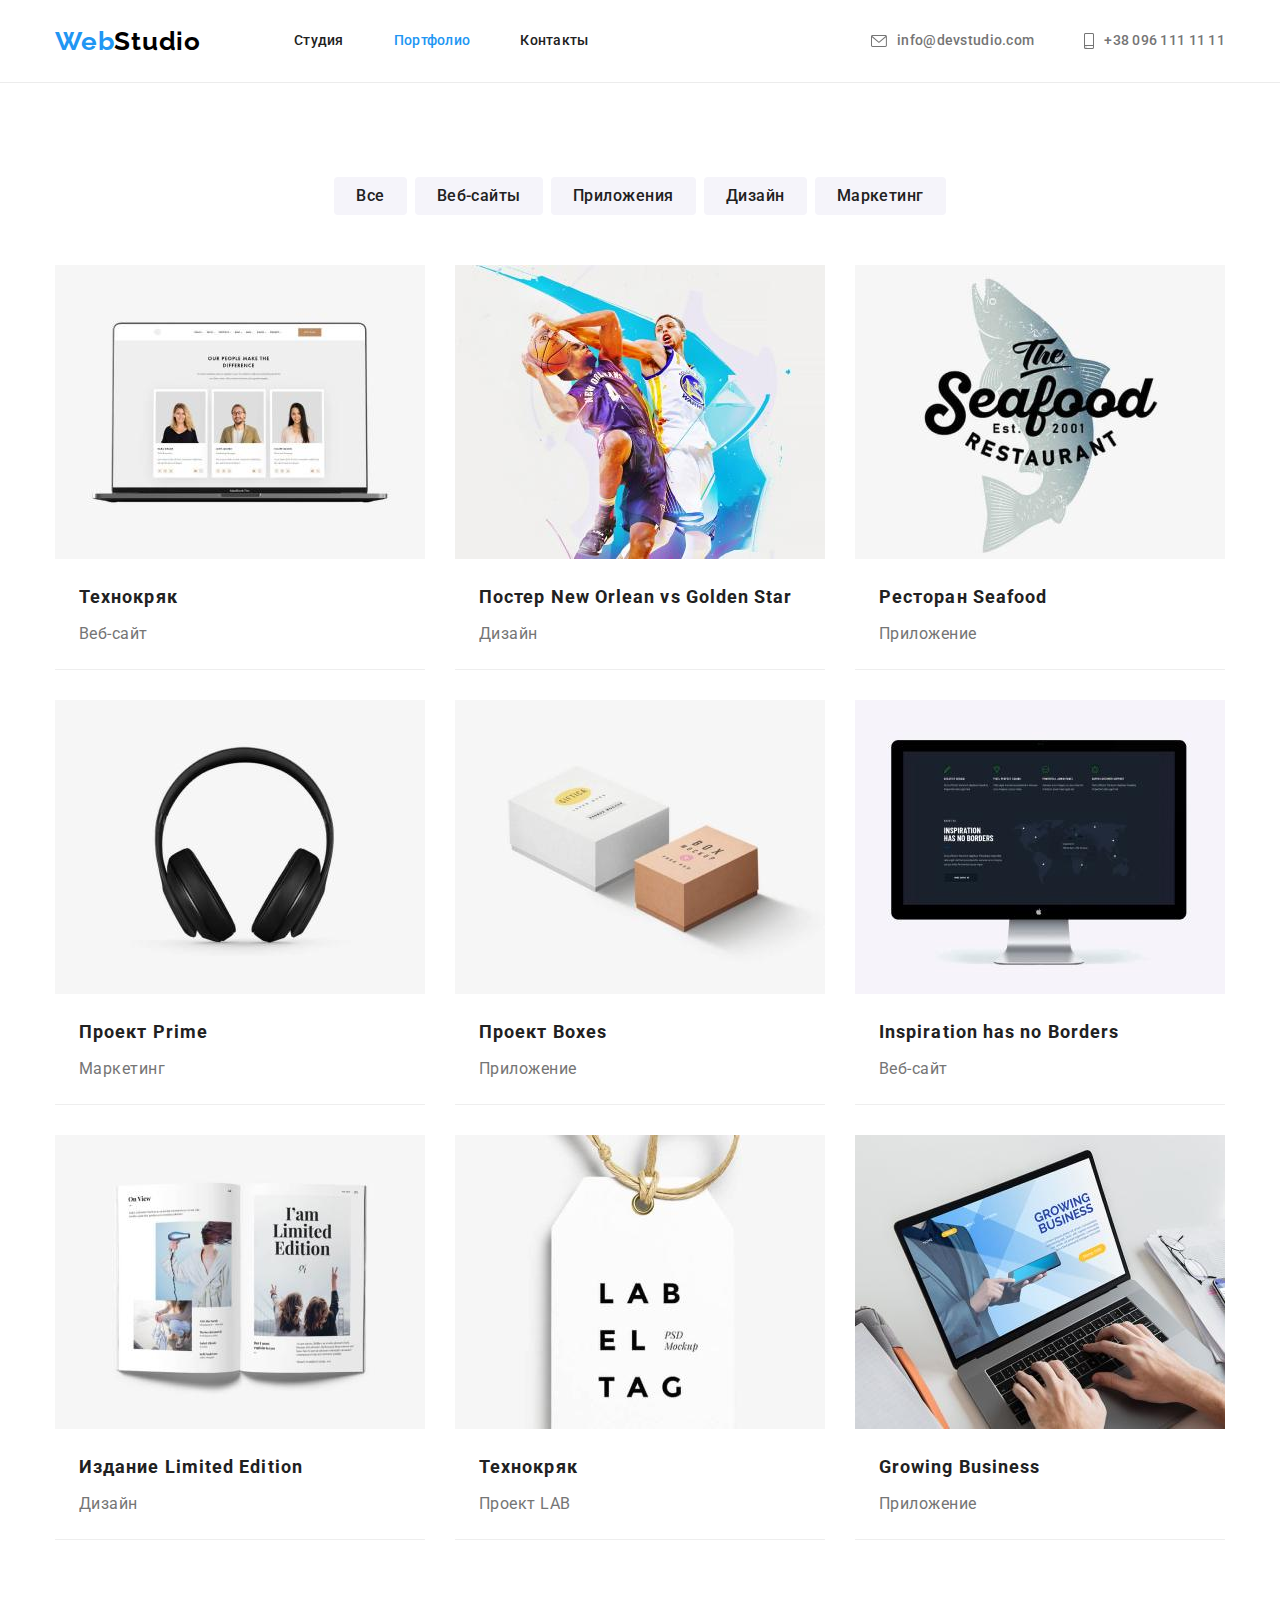
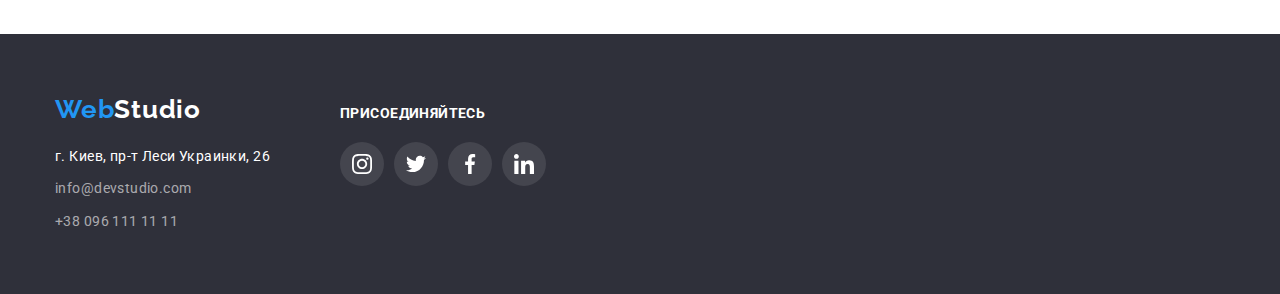
==== portfolio.html @ 4c0fea9c "copy from HW4" ====
<!DOCTYPE html>
<html lang="ru">

<head>
    <meta charset="UTF-8">
    <meta http-equiv="X-UA-Compatible" content="IE=edge">
    <meta name="viewport" content="width=device-width, initial-scale=1.0">
    <title>html-css-homework2</title>
    <link rel="preconnect" href="https://fonts.googleapis.com">
    <link rel="preconnect" href="https://fonts.gstatic.com" crossorigin>
    <link
        href="https://fonts.googleapis.com/css2?family=Raleway:wght@700&family=Roboto:wght@400;500;700;900&display=swap"
        rel="stylesheet">
    <link rel="stylesheet" href="https://cdnjs.cloudflare.com/ajax/libs/modern-normalize/1.1.0/modern-normalize.css"
        integrity="sha512-Y0MM+V6ymRKN2zStTqzQ227DWhhp4Mzdo6gnlRnuaNCbc+YN/ZH0sBCLTM4M0oSy9c9VKiCvd4Jk44aCLrNS5Q=="
        crossorigin="anonymous" referrerpolicy="no-referrer" />
    <link rel="stylesheet" href="./css/styles.css">
</head>

<body>
    <header class="header">
        <div class="container header-container">
            <a class="link header-logo" href="#">Web<span class="header-logo-color">Studio</span></a>
            <nav class="header-navigation">
                <ul class="header-list">
                    <li class="header-item">
                        <a class="link header-link" href="./index.html">Студия</a>
                    </li>
                    <li class="header-item">
                        <a class="link header-link pagemark" href="./portfolio.html">Портфолио</a>
                    </li>
                    <li class="header-item">
                        <a class="link header-link" href="#">Контакты</a>
                    </li>
                </ul>
            </nav>
            <ul class="address">
                <li class="address-item">
                    <a class="link address-mail" href="mailto:info@devstudio.com">
                        <svg class="address-mail-icon" width="16" height="12">
                            <use href="./images/icons.svg#icon-envelope"></use>
                        </svg>
                        info@devstudio.com
                    </a>
                </li>
                <li class="address-item">
                    <a class="link address-tel" href="tel:+380961111111">
                        <svg class="address-tel-icon" width="10" height="16">
                            <use href="./images/icons.svg#icon-smartphone"></use>
                        </svg>
                        +38 096 111 11 11
                    </a>
                </li>
            </ul>
        </div>
    </header>
    <main>
        <section class="section">
            <div class="container">
                <h1 class="portfolio-hidden-title visually-hidden">Портфолио</h1>
                <ul class="list filter-list">
                    <li class="filter-item">
                        <button class="filter-button button" type="button">Все</button>
                    </li>
                    <li class="filter-item">
                        <button class="filter-button button" type="button">Веб-сайты</button>
                    </li>
                    <li class="filter-item">
                        <button class="filter-button button" type="button">Приложения</button>
                    </li>
                    <li class="filter-item">
                        <button class="filter-button button" type="button">Дизайн</button>
                    </li>
                    <li class="filter-item">
                        <button class="filter-button button" type="button">Маркетинг</button>
                    </li>
                </ul>
                <ul class="list portfolio-list">
                    <li class="portfolio-item">
                        <a class="link portfolio-link" href="#">
                            <img src="./images/portfolio/portfolio-img1.jpg" alt="">
                            <div class="portfolio-div">
                                <h2 class="portfolio-title">Технокряк</h2>
                                 <p class="portfolio-text">Веб-сайт</p>
                            </div>
                        </a>
                    </li>
                    <li class="portfolio-item">
                        <a class="link portfolio-link" href="#">
                            <img src="./images/portfolio/portfolio-img2.jpg" alt="">
                            <div class="portfolio-div">
                                <h2 class="portfolio-title">Постер New Orlean vs Golden Star</h2>
                                 <p class="portfolio-text">Дизайн</p>
                            </div>
                        </a>
                    </li>
                    <li class="portfolio-item">
                        <a class="link portfolio-link" href="#">
                            <img src="./images/portfolio/portfolio-img3.jpg" alt="">
                            <div class="portfolio-div">
                                <h2 class="portfolio-title">Ресторан Seafood</h2>
                                 <p class="portfolio-text">Приложение</p>
                            </div>
                        </a>
                    </li>
                    <li class="portfolio-item">
                        <a class="link portfolio-link" href="#">
                            <img src="./images/portfolio/portfolio-img4.jpg" alt="">
                            <div class="portfolio-div">
                                <h2 class="portfolio-title">Проект Prime</h2>
                                 <p class="portfolio-text">Маркетинг</p>
                            </div>
                        </a>
                    </li>
                    <li class="portfolio-item">
                        <a class="link portfolio-link" href="#">
                            <img src="./images/portfolio/portfolio-img5.jpg" alt="">
                            <div class="portfolio-div">
                                <h2 class="portfolio-title">Проект Boxes</h2>
                                 <p class="portfolio-text">Приложение</p>
                            </div>
                        </a>
                    </li>
                    <li class="portfolio-item">
                        <a class="link portfolio-link" href="#">
                            <img src="./images/portfolio/portfolio-img6.jpg" alt="">
                            <div class="portfolio-div">
                                <h2 class="portfolio-title">Inspiration has no Borders</h2>
                                 <p class="portfolio-text">Веб-сайт</p>
                            </div>
                        </a>
                    </li>
                    <li class="portfolio-item">
                        <a class="link portfolio-link" href="#">
                            <img src="./images/portfolio/portfolio-img7.jpg" alt="">
                            <div class="portfolio-div">
                                <h2 class="portfolio-title">Издание Limited Edition</h2>
                                 <p class="portfolio-text">Дизайн</p>
                            </div>
                        </a>
                    </li>
                    <li class="portfolio-item">
                        <a class="link portfolio-link" href="#">
                            <img src="./images/portfolio/portfolio-img8.jpg" alt="">
                            <div class="portfolio-div">
                                <h2 class="portfolio-title">Технокряк</h2>
                                 <p class="portfolio-text">Проект LAB</p>
                            </div>
                        </a>
                    </li>
                    <li class="portfolio-item">
                        <a class="link portfolio-link" href="#">
                            <img src="./images/portfolio/portfolio-img9.jpg" alt="">
                            <div class="portfolio-div">
                                <h2 class="portfolio-title">Growing Business</h2>
                                 <p class="portfolio-text">Приложение</p>
                            </div>
                        </a>
                    </li>
                </ul>
            </div>
        </section>
    </main>
    <footer class="footer">
        <div class="container footer-conteiner">
            <div class="footer-left">
                <a class="link footer-logo" href="#">Web<span class="footer-logo-color">Studio</span></a>
                <address>
                    <ul class="footer-list">
                        <li class="footer-item">
                            <a class="link footer-link" href="https://goo.gl/maps/NmV2bP52EN1xxGEw7"
                                rel="noopener noreferrer">
                                г. Киев, пр-т Леси Украинки, 26
                            </a>
                        </li>
                        <li class="footer-item">
                            <a class="link footer-mail" href="mailto:info@devstudio.com">info@devstudio.com</a>
                        </li>
                        <li>
                            <a class="link footer-tel" href="tel:+380961111111">+38 096 111 11 11</a>
                        </li>
                    </ul>
                </address>
            </div>
            <div class="footer-right">
                <h2 class="footer-title">присоединяйтесь</h2>
                <ul class="footer-sotial-list">
                    <li class="footer-social-item">
                        <a class="footer-social-link" href="">
                            <svg class="footer-social-icon" width="20" height="20">
                                <use href="./images/icons.svg#icon-instagram"></use>
                            </svg>
                        </a>
                    </li>
                    <li class="footer-social-item">
                        <a class="footer-social-link" href="">
                            <svg class="footer-social-icon" width="20" height="20">
                                <use href="./images/icons.svg#icon-twitter"></use>
                            </svg>
                        </a>
                    </li>
                    <li class="footer-social-item">
                        <a class="footer-social-link" href="">
                            <svg class="footer-social-icon" width="20" height="20">
                                <use href="./images/icons.svg#icon-facebook"></use>
                            </svg>
                        </a>
                    </li>
                    <li class="footer-social-item">
                        <a class="footer-social-link" href="">
                            <svg class="footer-social-icon" width="20" height="20">
                                <use href="./images/icons.svg#icon-linkedin"></use>
                            </svg>
                        </a>
                    </li>
                </ul>
            </div>
        </div>
    </footer>
</body>

</html>
---- css/styles.css ----
:root {
  --main-logo-color: #2196f3;
  --second-logo-color: #000000;
  --third-logo-color: #ffffff;

  --main-title-color: #212121;
  --second-title-color: #ffffff;
  --main-text-color: #757575;
  --second-text-color: #ffffff;
  --third-text-color: rgba(255, 255, 255, 0.6);

  --main-button-color: #212121;
  --second-button-color: #ffffff;
  --third-button-color: #2196f3;
  --bg-button-color-hover: #2196f3;

  --main-header-color: #212121;
  --second-header-color: #757575;
  --header-hover-color: #2196f3;

  --hero-bg-color: #c4c4c4;
  --footer-bg-color: #2f303a;

  --head-underline-color: #ececec;

  --team-bg-color: #f5f4fa;

  --portfolio-border-color: #eeeeee;
}

html {
  margin: 0;
  padding: 0;
}

*,
*::before,
*::after {
  box-sizing: border-box;
}

p,
h1,
h2,
h3,
h4,
h5,
h6 {
  margin: 0;
}

ul {
  margin: 0;
  padding: 0;
  list-style: none;
}

button {
  cursor: pointer;
  outline: 0;
  border: 0;
}

.section {
  padding: 94px 0;
}

.container {
  width: 1200px;
  padding-left: 15px;
  padding-right: 15px;
  margin: 0 auto;
}

body {
  font-family: Roboto, sans-serif;
  color: var(--main-text-color);
}

.link {
  text-decoration: none;
}

.title {
  font-weight: 700;
  font-size: 36px;
  line-height: 1.17;
  text-align: center;
  letter-spacing: 0.03em;
  color: var(--main-title-color);
}

img {
  display: block;
  max-width: 100%;
  height: auto;
}

.visually-hidden {
  position: absolute;
  width: 1px;
  height: 1px;
  margin: -1px;
  padding: 0;
  overflow: hidden;
  border: 0;
  clip: rect(0 0 0 0);
}

.footer {
  background-color: var(--footer-bg-color);
}

/* -----------------HEADER--------------- */

.header {
  border-bottom: 1px solid var(--head-underline-color);
}

.header-list {
  display: flex;
  align-items: center;
}

.address {
  display: flex;
  align-items: center;
  margin-left: auto;
}

.header-container {
  display: flex;
  align-items: center;
}

.header-logo {
  margin-right: 93px;
}

.header-item:not(:last-child) {
  margin-right: 50px;
}

.address-item:not(:last-child) {
  margin-right: 50px;
}

.header-logo,
.footer-logo {
  font-family: Raleway;
  font-weight: 700;
  font-size: 26px;
  line-height: 1.19;
  letter-spacing: 0.03em;
  color: var(--main-logo-color);
}

.header-logo-color {
  color: var(--second-logo-color);
}

.footer-logo-color {
  color: var(--third-logo-color);
}

.header-link {
  display: block;
  font-weight: 500;
  font-size: 14px;
  line-height: 1.14;
  letter-spacing: 0.02em;
  color: var(--main-header-color);

  padding-top: 33px;
  padding-bottom: 33px;
}

.address-mail,
.address-tel {
  font-weight: 500;
  font-size: 14px;
  line-height: 1.14;
  letter-spacing: 0.02em;
  color: var(--second-header-color);
  display: flex;
  align-items: center;
  color: var(--main-text-color);

  padding-top: 32px;
  padding-bottom: 32px;
}

.address-mail-icon,
.address-tel-icon {
  fill: currentColor;
  margin-right: 10px;
}

.header-link:hover,
.header-link:focus,
.address-mail:hover,
.address-mail:focus,
.address-tel:hover,
.address-tel:focus,
.footer-link:hover,
.footer-link:focus,
.footer-mail:hover,
.footer-mail:focus,
.footer-tel:hover,
.footer-tel:focus,
.pagemark {
  color: var(--header-hover-color);
}

/* -----------------HERO---------------- */

.hero {
  max-width: 1600px;
  margin-left: auto;
  margin-right: auto;
  padding-top: 200px;
  padding-bottom: 200px;
  background-image: linear-gradient(
      rgba(47, 48, 58, 0.4),
      rgba(47, 48, 58, 0.4)
    ),
    url(../images/hero-bg.jpg);
  background-repeat: no-repeat;
  background-position: center;
  background-size: cover;

  background-color: var(--hero-bg-color);
}

.hero-title {
  font-weight: 900;
  font-size: 44px;
  line-height: 1.36;
  text-align: center;
  letter-spacing: 0.06em;
  text-transform: uppercase;
  color: var(--second-title-color);

  width: 696px;
  margin-left: auto;
  margin-right: auto;
}

.hero-button {
  display: block;
  font-family: inherit;
  color: var(--second-button-color);
  background-color: var(--third-button-color);
  border: none;
  box-shadow: 0px 4px 4px rgba(0, 0, 0, 0.15);
  border-radius: 4px;

  min-width: 200px;
  padding-top: 10px;
  padding-bottom: 10px;

  margin-top: 30px;
  margin-left: auto;
  margin-right: auto;
}

/* ---------------BENEFITS---------------- */

.benefits-list-title {
  font-weight: 700;
  font-size: 14px;
  line-height: 1.14;
  letter-spacing: 0.03em;
  text-transform: uppercase;
  color: var(--main-title-color);

  margin-bottom: 10px;
}

.benefits-text {
  font-size: 14px;
  line-height: 1.71;
  letter-spacing: 0.03em;
}

.benefits-list {
  display: flex;
}

.benefits-item:not(:last-child) {
  margin-right: 30px;
}

.benefits-img {
  display: flex;
  width: 270px;
  height: 120px;
  background-color: #f5f4fa;
  justify-content: center;
  align-items: center;
  margin-bottom: 30px;
}

/* ------------BUSINESS----------------- */

.businesssection {
  padding-top: 0;
}

.business-title,
.team-title {
  font-weight: 700;
  font-size: 36px;
  line-height: 1.17;
  text-align: center;
  letter-spacing: 0.03em;
  color: var(--main-title-color);
}

.business-title {
  margin-bottom: 50px;
}

.business-container {
  padding-bottom: 94px;
}

.business-list {
  display: flex;
}

.business-item:not(:last-child) {
  margin-right: 30px;
}

/* -------------TEAM------------------ */
.team {
  background: var(--team-bg-color);
}

.team-title {
  margin-bottom: 50px;
}

.team-list-title {
  font-weight: 500;
  font-size: 16px;
  line-height: 1.19;
  text-align: center;
  letter-spacing: 0.03em;
  color: var(--main-title-color);
  padding-bottom: 10px;
}

.team-text {
  font-size: 16px;
  line-height: 1.19;
  text-align: center;
  letter-spacing: 0.03em;
  margin-bottom: 16px;
}

.team-list {
  display: flex;
}

.team-item {
  background-color: #ffffff;
  box-shadow: 0px 1px 3px rgba(0, 0, 0, 0.12), 0px 1px 1px rgba(0, 0, 0, 0.14),
    0px 2px 1px rgba(0, 0, 0, 0.2);
  border-radius: 0px 0px 4px 4px;
}

.team-item:not(:last-child) {
  margin-right: 30px;
}

.team-team {
  padding: 30px 0;
}

.team-sotial-list {
  display: flex;
  justify-content: center;
}

.team-social-item {
  width: 44px;
  height: 44px;
}

.team-social-item + .team-social-item {
  margin-left: 10px;
}

.team-social-link {
  width: 100%;
  height: 100%;
  background-color: inherit;
  border-radius: 50%;
  display: flex;
  align-items: center;
  justify-content: center;
  color: #afb1b8;
}

.team-social-link:hover,
.team-social-link:focus {
  background-color: #2196f3;
  color: #ffffff;
}

.team-social-icon {
  fill: currentColor;
}

/* -------------CLIENTS---------------- */

.clients-title {
  margin-bottom: 50px;
}

.clients-list {
  display: flex;
  justify-content: center;
}

.clients-item {
  width: 170px;
  height: 92px;
}

.clients-item + .clients-item {
  margin-left: 30px;
}

.clients-link {
  width: 100%;
  height: 100%;
  display: flex;
  align-items: center;
  justify-content: center;
  color: #afb1b8;
  border: 1px solid #afb1b8;
  box-sizing: border-box;
  border-radius: 4px;
}

.clients-link:hover,
.clients-link:focus {
  border-color: #2196f3;
  color: #2196f3;
}

.clients-icon {
  fill: currentColor;
}

/* --------------FOOTER---------------- */

.footer {
  padding-top: 60px;
  padding-bottom: 60px;
}

address {
  font-style: normal;
}

.footer-link {
  font-size: 14px;
  line-height: 1.71;
  letter-spacing: 0.03em;
  color: var(--second-text-color);

  display: block;
}

.footer-mail,
.footer-tel {
  font-size: 14px;
  line-height: 1.71;
  letter-spacing: 0.03em;
  color: var(--third-text-color);
}

.footer-logo {
  display: block;
  margin-bottom: 20px;
}

.footer-item {
  margin-bottom: 9px;
}

.footer-title {
  font-size: 14px;
  line-height: 1.14;
  letter-spacing: 0.03em;
  text-transform: uppercase;
  margin-bottom: 20px;

  color: var(--second-text-color);
}

.footer-conteiner {
  display: flex;
  align-items: baseline;
}

.footer-left {
  margin-right: 70px;
}

.footer-sotial-list {
  display: flex;
  justify-content: center;
}

.footer-social-item {
  width: 44px;
  height: 44px;
}

.footer-social-item + .footer-social-item {
  margin-left: 10px;
}

.footer-social-link {
  width: 100%;
  height: 100%;
  border-radius: 50%;
  display: flex;
  align-items: center;
  justify-content: center;
  background: rgba(255, 255, 255, 0.1);
}

.footer-social-link:hover,
.footer-social-link:focus {
  background-color: #2196f3;
}

.footer-social-icon {
  fill: #ffffff;
}

/* portfolio page classes */

/* ---------------filter---------------- */

.filter-button {
  display: block;
  padding: 6px 22px;

  font-weight: 500;
  font-size: 16px;
  line-height: 1.62;
  letter-spacing: 0.03em;
  color: var(--main-button-color);
  background: #f5f4fa;
  border-radius: 4px;
}

.filter-button:hover,
.filter-button:focus {
  color: var(--second-button-color);
  background-color: var(--bg-button-color-hover);
  box-shadow: 0px 3px 1px rgba(0, 0, 0, 0.1), 0px 1px 2px rgba(0, 0, 0, 0.08),
    0px 2px 2px rgba(0, 0, 0, 0.12);
}

.filter-list {
  display: flex;
  justify-content: center;
  margin-bottom: 50px;
}

.filter-item:not(:last-child) {
  margin-right: 8px;
}

/* --------------portfolio-------------- */

.portfolio-list {
  display: flex;
  flex-wrap: wrap;
}

.portfolio-item {
  border-bottom: 1px solid var(--portfolio-border-color);
  margin-right: 30px;
  margin-bottom: 30px;
}

.portfolio-item:nth-child(3n) {
  margin-right: 0;
}

.portfolio-item:nth-last-child(-n + 3) {
  margin-bottom: 0;
}

.portfolio-title {
  font-weight: 700;
  font-size: 18px;
  line-height: 2;
  letter-spacing: 0.06em;
  color: var(--main-title-color);

  margin-bottom: 4px;
}

.portfolio-text {
  color: var(--main-text-color);
  font-size: 16px;
  line-height: 1.87;
  letter-spacing: 0.03em;
}

.portfolio-link {
  display: block;
}

.portfolio-div {
  padding: 20px 24px;
}

.portfolio-link:hover,
.portfolio-link:focus {
  box-shadow: 0px 1px 1px rgba(0, 0, 0, 0.12), 0px 4px 4px rgba(0, 0, 0, 0.06),
    1px 4px 6px rgba(0, 0, 0, 0.16);
}
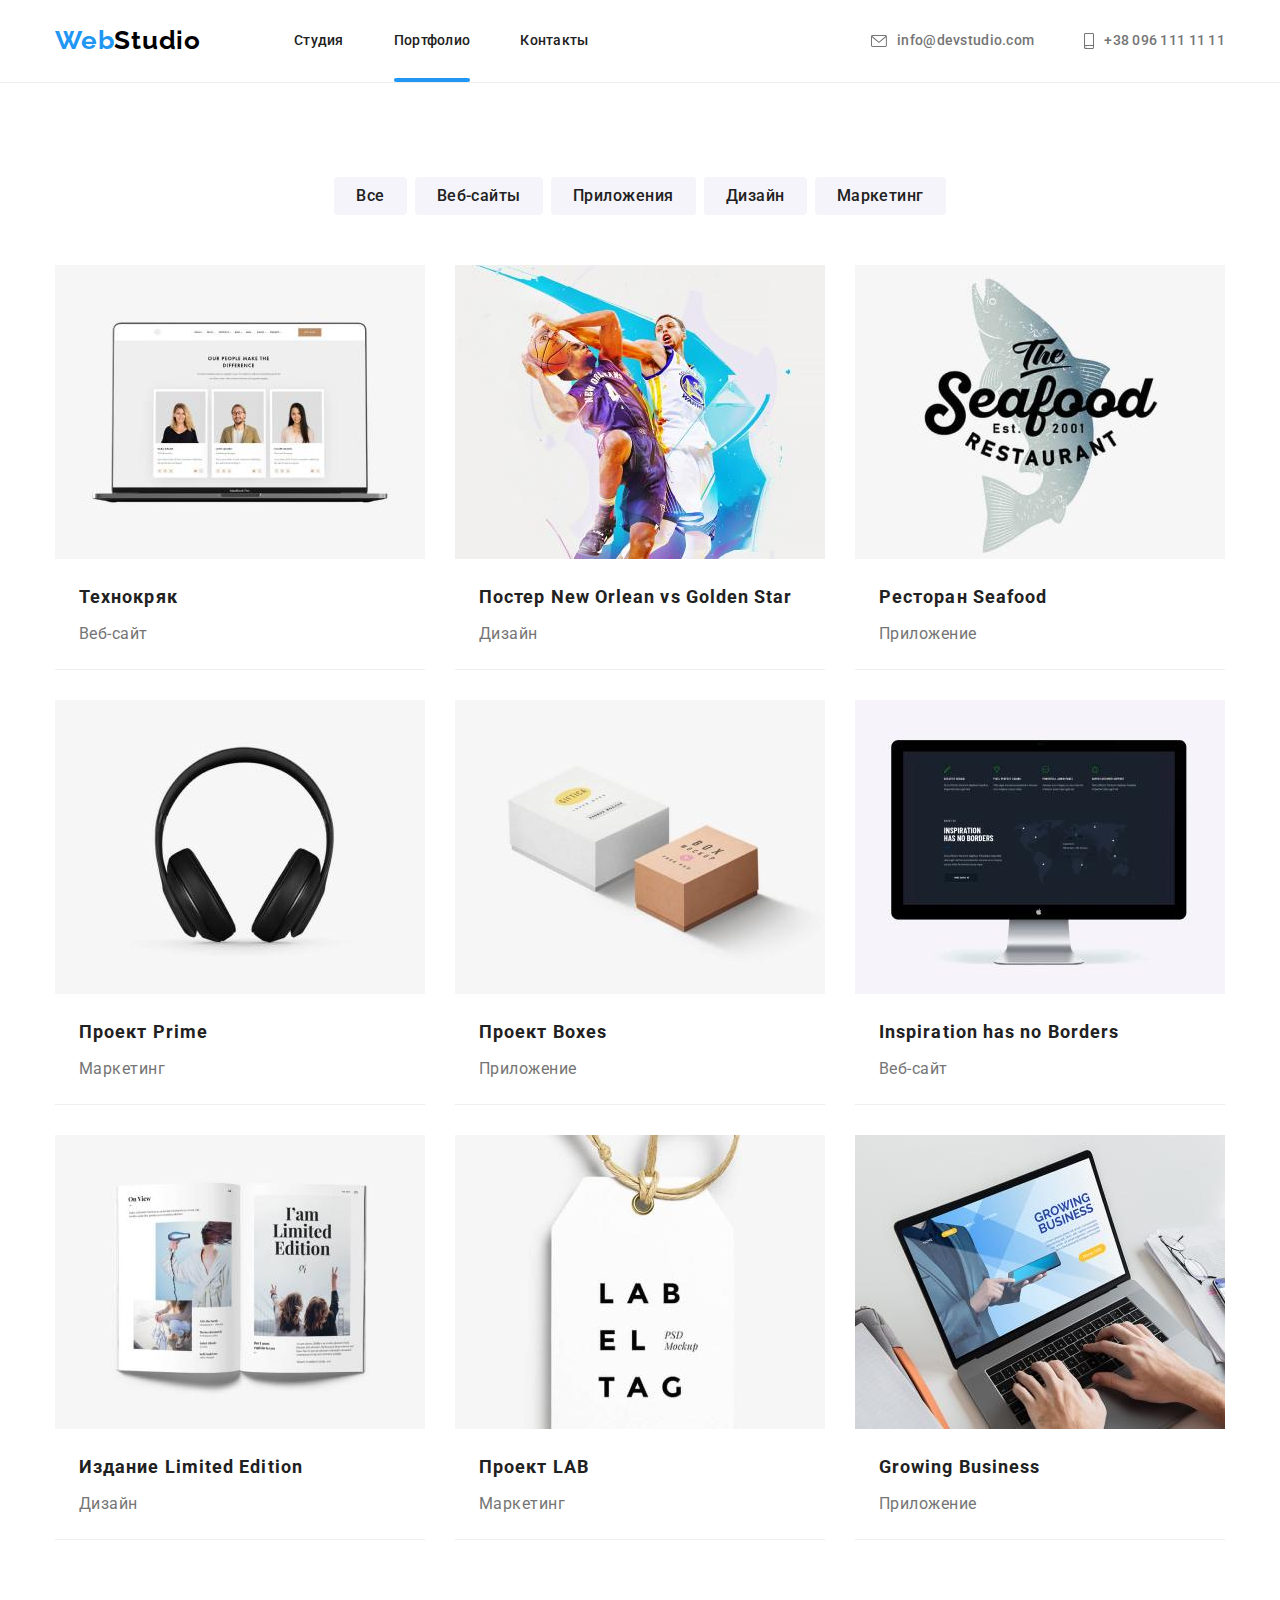
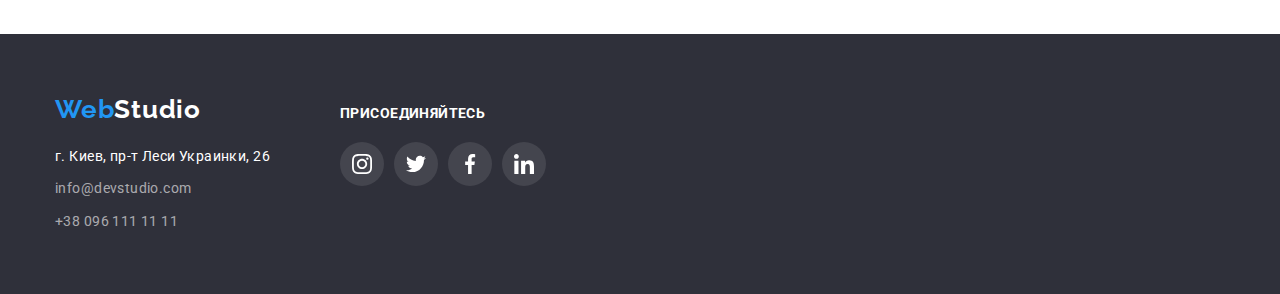
==== commit 8f587fb6: "done without open modal" ====
--- a/portfolio.html
+++ b/portfolio.html
@@ -78,7 +78,13 @@
                 <ul class="list portfolio-list">
                     <li class="portfolio-item">
                         <a class="link portfolio-link" href="#">
-                            <img src="./images/portfolio/portfolio-img1.jpg" alt="">
+                            <div class="portfolio-item-wrap">
+                                <img src="./images/portfolio/portfolio-img1.jpg" alt="">
+                                <p class="portfolio-overlay-text">
+                                    Технокряк это современная площадка распространения коронавируса. Компании используют эту платформу для цифрового
+                                    шпионажа и атак на защищённые сервера конкурентов.
+                                </p>
+                            </div>
                             <div class="portfolio-div">
                                 <h2 class="portfolio-title">Технокряк</h2>
                                  <p class="portfolio-text">Веб-сайт</p>
@@ -87,73 +93,129 @@
                     </li>
                     <li class="portfolio-item">
                         <a class="link portfolio-link" href="#">
-                            <img src="./images/portfolio/portfolio-img2.jpg" alt="">
+                            <div class="portfolio-item-wrap">
+                                <img src="./images/portfolio/portfolio-img2.jpg" alt="">
+                                <p class="portfolio-overlay-text">
+                                    Технокряк это современная площадка распространения коронавируса. Компании используют эту платформу для
+                                    цифрового
+                                    шпионажа и атак на защищённые сервера конкурентов.
+                                </p>
+                            </div>
                             <div class="portfolio-div">
                                 <h2 class="portfolio-title">Постер New Orlean vs Golden Star</h2>
-                                 <p class="portfolio-text">Дизайн</p>
-                            </div>
-                        </a>
-                    </li>
-                    <li class="portfolio-item">
-                        <a class="link portfolio-link" href="#">
-                            <img src="./images/portfolio/portfolio-img3.jpg" alt="">
+                                <p class="portfolio-text">Дизайн</p>
+                            </div>
+                        </a>
+                    </li>
+                    <li class="portfolio-item">
+                        <a class="link portfolio-link" href="#">
+                            <div class="portfolio-item-wrap">
+                                <img src="./images/portfolio/portfolio-img3.jpg" alt="">
+                                <p class="portfolio-overlay-text">
+                                    Технокряк это современная площадка распространения коронавируса. Компании используют эту платформу для
+                                    цифрового
+                                    шпионажа и атак на защищённые сервера конкурентов.
+                                </p>
+                            </div>
                             <div class="portfolio-div">
                                 <h2 class="portfolio-title">Ресторан Seafood</h2>
-                                 <p class="portfolio-text">Приложение</p>
-                            </div>
-                        </a>
-                    </li>
-                    <li class="portfolio-item">
-                        <a class="link portfolio-link" href="#">
-                            <img src="./images/portfolio/portfolio-img4.jpg" alt="">
+                                <p class="portfolio-text">Приложение</p>
+                            </div>
+                        </a>
+                    </li>
+                    <li class="portfolio-item">
+                        <a class="link portfolio-link" href="#">
+                            <div class="portfolio-item-wrap">
+                                <img src="./images/portfolio/portfolio-img4.jpg" alt="">
+                                <p class="portfolio-overlay-text">
+                                    Технокряк это современная площадка распространения коронавируса. Компании используют эту платформу для
+                                    цифрового
+                                    шпионажа и атак на защищённые сервера конкурентов.
+                                </p>
+                            </div>
                             <div class="portfolio-div">
                                 <h2 class="portfolio-title">Проект Prime</h2>
-                                 <p class="portfolio-text">Маркетинг</p>
-                            </div>
-                        </a>
-                    </li>
-                    <li class="portfolio-item">
-                        <a class="link portfolio-link" href="#">
-                            <img src="./images/portfolio/portfolio-img5.jpg" alt="">
+                                <p class="portfolio-text">Маркетинг</p>
+                            </div>
+                        </a>
+                    </li>
+                    <li class="portfolio-item">
+                        <a class="link portfolio-link" href="#">
+                            <div class="portfolio-item-wrap">
+                                <img src="./images/portfolio/portfolio-img5.jpg" alt="">
+                                <p class="portfolio-overlay-text">
+                                    Технокряк это современная площадка распространения коронавируса. Компании используют эту платформу для
+                                    цифрового
+                                    шпионажа и атак на защищённые сервера конкурентов.
+                                </p>
+                            </div>
                             <div class="portfolio-div">
                                 <h2 class="portfolio-title">Проект Boxes</h2>
-                                 <p class="portfolio-text">Приложение</p>
-                            </div>
-                        </a>
-                    </li>
-                    <li class="portfolio-item">
-                        <a class="link portfolio-link" href="#">
-                            <img src="./images/portfolio/portfolio-img6.jpg" alt="">
+                                <p class="portfolio-text">Приложение</p>
+                            </div>
+                        </a>
+                    </li>
+                    <li class="portfolio-item">
+                        <a class="link portfolio-link" href="#">
+                            <div class="portfolio-item-wrap">
+                                <img src="./images/portfolio/portfolio-img6.jpg" alt="">
+                                <p class="portfolio-overlay-text">
+                                    Технокряк это современная площадка распространения коронавируса. Компании используют эту платформу для
+                                    цифрового
+                                    шпионажа и атак на защищённые сервера конкурентов.
+                                </p>
+                            </div>
                             <div class="portfolio-div">
                                 <h2 class="portfolio-title">Inspiration has no Borders</h2>
-                                 <p class="portfolio-text">Веб-сайт</p>
-                            </div>
-                        </a>
-                    </li>
-                    <li class="portfolio-item">
-                        <a class="link portfolio-link" href="#">
-                            <img src="./images/portfolio/portfolio-img7.jpg" alt="">
+                                <p class="portfolio-text">Веб-сайт</p>
+                            </div>
+                        </a>
+                    </li>
+                    <li class="portfolio-item">
+                        <a class="link portfolio-link" href="#">
+                            <div class="portfolio-item-wrap">
+                                <img src="./images/portfolio/portfolio-img7.jpg" alt="">
+                                <p class="portfolio-overlay-text">
+                                    Технокряк это современная площадка распространения коронавируса. Компании используют эту платформу для
+                                    цифрового
+                                    шпионажа и атак на защищённые сервера конкурентов.
+                                </p>
+                            </div>
                             <div class="portfolio-div">
                                 <h2 class="portfolio-title">Издание Limited Edition</h2>
-                                 <p class="portfolio-text">Дизайн</p>
-                            </div>
-                        </a>
-                    </li>
-                    <li class="portfolio-item">
-                        <a class="link portfolio-link" href="#">
-                            <img src="./images/portfolio/portfolio-img8.jpg" alt="">
-                            <div class="portfolio-div">
-                                <h2 class="portfolio-title">Технокряк</h2>
-                                 <p class="portfolio-text">Проект LAB</p>
-                            </div>
-                        </a>
-                    </li>
-                    <li class="portfolio-item">
-                        <a class="link portfolio-link" href="#">
-                            <img src="./images/portfolio/portfolio-img9.jpg" alt="">
+                                <p class="portfolio-text">Дизайн</p>
+                            </div>
+                        </a>
+                    </li>
+                    <li class="portfolio-item">
+                        <a class="link portfolio-link" href="#">
+                            <div class="portfolio-item-wrap">
+                                <img src="./images/portfolio/portfolio-img8.jpg" alt="">
+                                <p class="portfolio-overlay-text">
+                                    Технокряк это современная площадка распространения коронавируса. Компании используют эту платформу для
+                                    цифрового
+                                    шпионажа и атак на защищённые сервера конкурентов.
+                                </p>
+                            </div>
+                            <div class="portfolio-div">
+                                <h2 class="portfolio-title">Проект LAB</h2>
+                                <p class="portfolio-text">Маркетинг</p>
+                            </div>
+                        </a>
+                    </li>
+                    <li class="portfolio-item">
+                        <a class="link portfolio-link" href="#">
+                            <div class="portfolio-item-wrap">
+                                <img src="./images/portfolio/portfolio-img9.jpg" alt="">
+                                <p class="portfolio-overlay-text">
+                                    Технокряк это современная площадка распространения коронавируса. Компании используют эту платформу для
+                                    цифрового
+                                    шпионажа и атак на защищённые сервера конкурентов.
+                                </p>
+                            </div>
                             <div class="portfolio-div">
                                 <h2 class="portfolio-title">Growing Business</h2>
-                                 <p class="portfolio-text">Приложение</p>
+                                <p class="portfolio-text">Приложение</p>
                             </div>
                         </a>
                     </li>
--- a/css/styles.css
+++ b/css/styles.css
@@ -135,6 +135,8 @@
 
 .header-logo {
   margin-right: 93px;
+  padding-top: 24px;
+  padding-bottom: 25px;
 }
 
 .header-item:not(:last-child) {
@@ -173,6 +175,23 @@
 
   padding-top: 33px;
   padding-bottom: 33px;
+
+  transition: color 250ms cubic-bezier(0.4, 0, 0.2, 1);
+}
+
+.header-item {
+  position: relative;
+}
+
+.header-item .pagemark::after {
+  content: "";
+  display: block;
+  width: 100%;
+  height: 4px;
+  border-radius: 2px;
+  background-color: var(--header-hover-color);
+  position: absolute;
+  bottom: 0;
 }
 
 .address-mail,
@@ -188,6 +207,8 @@
 
   padding-top: 32px;
   padding-bottom: 32px;
+
+  transition: color 250ms cubic-bezier(0.4, 0, 0.2, 1);
 }
 
 .address-mail-icon,
@@ -207,8 +228,7 @@
 .footer-mail:hover,
 .footer-mail:focus,
 .footer-tel:hover,
-.footer-tel:focus,
-.pagemark {
+.footer-tel:focus {
   color: var(--header-hover-color);
 }
 
@@ -244,6 +264,7 @@
   width: 696px;
   margin-left: auto;
   margin-right: auto;
+  margin-bottom: 30px;
 }
 
 .hero-button {
@@ -259,7 +280,6 @@
   padding-top: 10px;
   padding-bottom: 10px;
 
-  margin-top: 30px;
   margin-left: auto;
   margin-right: auto;
 }
@@ -303,7 +323,7 @@
 
 /* ------------BUSINESS----------------- */
 
-.businesssection {
+.business-section {
   padding-top: 0;
 }
 
@@ -333,6 +353,38 @@
   margin-right: 30px;
 }
 
+.business-item {
+  position: relative;
+}
+
+.business-thumb {
+  position: relative;
+}
+
+.business-block {
+  display: flex;
+  background: rgba(47, 48, 58, 0.8);
+  width: 370px;
+  height: 70px;
+  position: absolute;
+  justify-content: center;
+  align-items: center;
+  position: absolute;
+  bottom: 0;
+}
+
+.business-text {
+  font-weight: 700;
+  font-size: 14px;
+  line-height: 1.14;
+  text-align: center;
+  vertical-align: middle;
+  letter-spacing: 0.03em;
+  text-transform: uppercase;
+
+  color: #ffffff;
+}
+
 /* -------------TEAM------------------ */
 .team {
   background: var(--team-bg-color);
@@ -379,7 +431,7 @@
   padding: 30px 0;
 }
 
-.team-sotial-list {
+.team-social-list {
   display: flex;
   justify-content: center;
 }
@@ -402,6 +454,8 @@
   align-items: center;
   justify-content: center;
   color: #afb1b8;
+  transition: color 250ms cubic-bezier(0.4, 0, 0.2, 1),
+    background-color 250ms cubic-bezier(0.4, 0, 0.2, 1);
 }
 
 .team-social-link:hover,
@@ -444,6 +498,7 @@
   border: 1px solid #afb1b8;
   box-sizing: border-box;
   border-radius: 4px;
+  transition: color 250ms cubic-bezier(0.4, 0, 0.2, 1);
 }
 
 .clients-link:hover,
@@ -474,6 +529,7 @@
   color: var(--second-text-color);
 
   display: block;
+  transition: color 250ms cubic-bezier(0.4, 0, 0.2, 1);
 }
 
 .footer-mail,
@@ -482,6 +538,7 @@
   line-height: 1.71;
   letter-spacing: 0.03em;
   color: var(--third-text-color);
+  transition: color 250ms cubic-bezier(0.4, 0, 0.2, 1);
 }
 
 .footer-logo {
@@ -534,6 +591,7 @@
   align-items: center;
   justify-content: center;
   background: rgba(255, 255, 255, 0.1);
+  transition: background-color 250ms cubic-bezier(0.4, 0, 0.2, 1);
 }
 
 .footer-social-link:hover,
@@ -560,6 +618,9 @@
   color: var(--main-button-color);
   background: #f5f4fa;
   border-radius: 4px;
+  transition: color 250ms cubic-bezier(0.4, 0, 0.2, 1),
+    background-color 250ms cubic-bezier(0.4, 0, 0.2, 1),
+    box-shadow 250ms cubic-bezier(0.4, 0, 0.2, 1);
 }
 
 .filter-button:hover,
@@ -593,6 +654,35 @@
   margin-bottom: 30px;
 }
 
+.portfolio-link:hover .portfolio-overlay-text,
+.portfolio-link:focus .portfolio-overlay-text {
+  transform: translateY(0);
+}
+
+.portfolio-item-wrap {
+  position: relative;
+  overflow: hidden;
+}
+
+.portfolio-overlay-text {
+  font-weight: 400;
+  font-size: 18px;
+  line-height: 1.56;
+  letter-spacing: 0.03em;
+  color: #ffffff;
+  padding: 63px 24px;
+  overflow: auto;
+
+  position: absolute;
+  height: 100%;
+  top: 0;
+  left: 0;
+  background-color: rgba(33, 150, 243, 0.9);
+
+  transform: translateY(100%);
+  transition: transform 250ms cubic-bezier(0.4, 0, 0.2, 1);
+}
+
 .portfolio-item:nth-child(3n) {
   margin-right: 0;
 }
@@ -620,6 +710,7 @@
 
 .portfolio-link {
   display: block;
+  transition: box-shadow 250ms cubic-bezier(0.4, 0, 0.2, 1);
 }
 
 .portfolio-div {
@@ -631,3 +722,51 @@
   box-shadow: 0px 1px 1px rgba(0, 0, 0, 0.12), 0px 4px 4px rgba(0, 0, 0, 0.06),
     1px 4px 6px rgba(0, 0, 0, 0.16);
 }
+
+/* -----------------MODAL--------------------- */
+
+.backdrop {
+  width: 100vw;
+  height: 100vh;
+  background-color: rgba(0, 0, 0, 0.2);
+  position: fixed;
+  top: 0;
+  transition: opacity 250ms cubic-bezier(0.4, 0, 0.2, 1);
+}
+
+.modal {
+  position: absolute;
+  width: 528px;
+  min-height: 581px;
+  background: #ffffff;
+  box-shadow: 0px 1px 3px rgba(0, 0, 0, 0.12), 0px 1px 1px rgba(0, 0, 0, 0.14),
+    0px 2px 1px rgba(0, 0, 0, 0.2);
+  border-radius: 4px;
+  top: 50%;
+  left: 50%;
+  transform: translate(-50%, -50%);
+}
+
+.modal-close {
+  display: flex;
+  justify-content: center;
+  align-items: center;
+  width: 30px;
+  height: 30px;
+  border: 1px solid rgba(0, 0, 0, 0.1);
+  border-radius: 50%;
+  background-color: transparent;
+  position: absolute;
+  top: 8px;
+  right: 6px;
+}
+
+.modal-close-link {
+  padding: 9px;
+}
+
+.is-hidden {
+  visibility: hidden;
+  opacity: 0;
+  pointer-events: none;
+}
